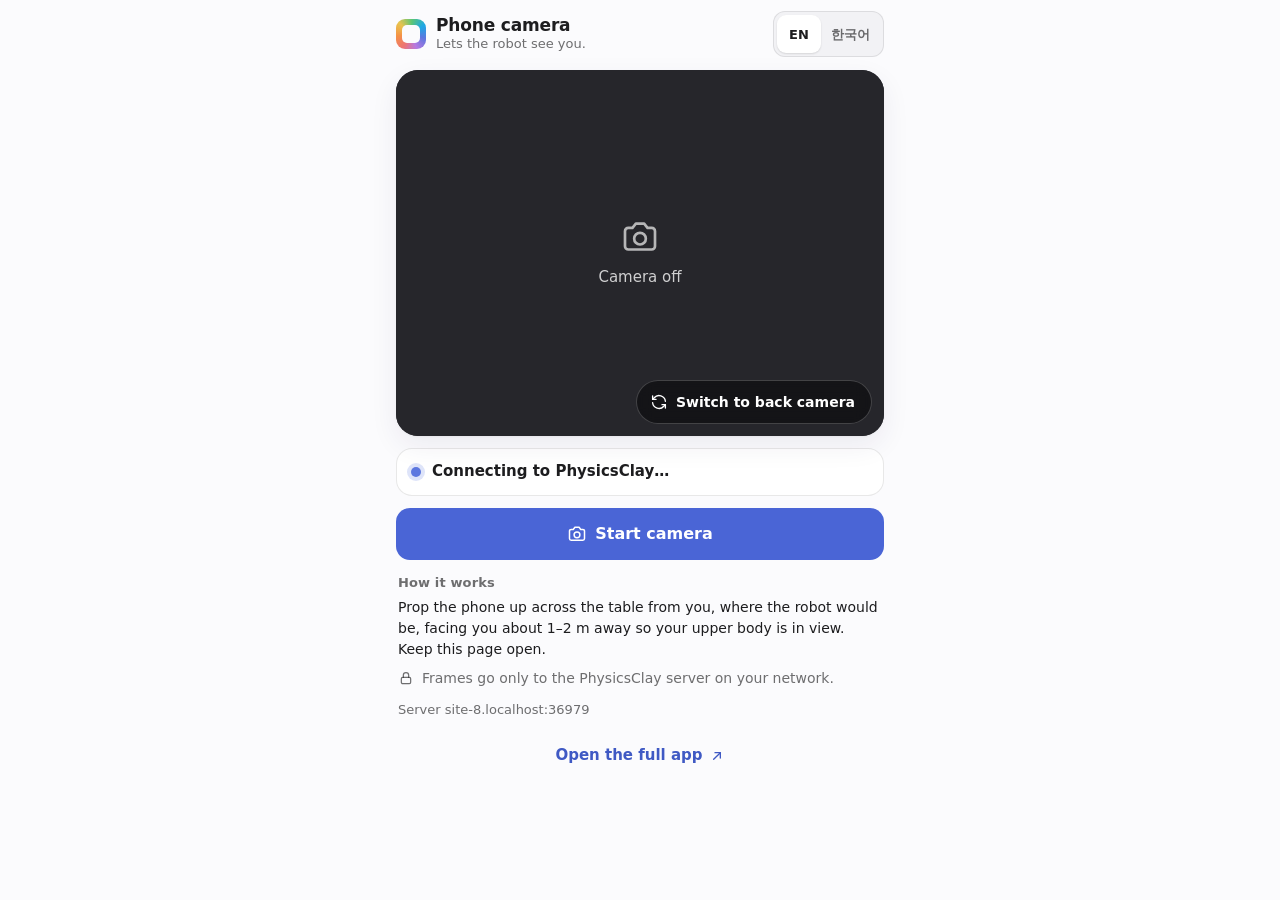
==== web/phone.html @ 0ef4d1f7 "You appear: one-click camera, self-view, phone camera by QR; a natural voice Camera (still off by de" ====
<!doctype html>
<html lang="en">
<head>
<meta charset="utf-8">
<meta name="viewport" content="width=device-width, initial-scale=1, viewport-fit=cover">
<meta name="theme-color" content="#fbfbfd">
<meta name="color-scheme" content="light dark">
<meta name="description" content="Use this phone's camera as the PhysicsClay robot's view of you.">
<link rel="icon" href="data:,">
<title>PhysicsClay · Phone camera</title>
<script>
  /* theme before first paint: localStorage["pc.theme"] = "light" | "dark" | "system" (shared with the full app) */
  (function () {
    try {
      var t = localStorage.getItem("pc.theme");
      if (t === "light" || t === "dark") document.documentElement.setAttribute("data-theme", t);
    } catch (e) { /* storage blocked: follow the system */ }
  })();
</script>
<style>
  :root {
    --ground: #fbfbfd; --panel: #ffffff; --raised: #ffffff; --field: #f2f2f5;
    --ink: #1d1d1f; --t2: rgba(29, 29, 31, .64);
    --line: rgba(29, 29, 31, .1); --line2: rgba(29, 29, 31, .16);
    --accent: #5c77df; --accent-ink: #3f59c4; --accent-btn: #4a65d6; --on-accent: #ffffff;
    --accent-tint: rgba(92, 119, 223, .1);
    --ok: #1f8f55; --ok-ink: #17703f; --ok-tint: rgba(31, 143, 85, .08);
    --warn: #e07a2c; --warn-ink: #a8561a; --warn-tint: rgba(245, 145, 69, .1);
    --bad: #d6453a; --bad-ink: #b3342b; --bad-tint: rgba(214, 69, 58, .07);
    --idle: #8e8e94;
    --cam-bg: #26262b; --cam-ink: rgba(255, 255, 255, .78);
    --shadow: 0 1px 2px rgba(0, 0, 0, .04), 0 10px 28px rgba(40, 30, 90, .07);
    --ring: 0 0 0 3px rgba(92, 119, 223, .4);
    --sans: -apple-system, BlinkMacSystemFont, "SF Pro Text", "Apple SD Gothic Neo", Pretendard, "Noto Sans KR", system-ui, sans-serif;
    color-scheme: light;
  }
  @media (prefers-color-scheme: dark) {
    :root:not([data-theme="light"]) {
      --ground: #0f1013; --panel: #17181c; --raised: #1e1f24; --field: #23242a;
      --ink: #f3f3f6; --t2: rgba(243, 243, 246, .7);
      --line: rgba(255, 255, 255, .11); --line2: rgba(255, 255, 255, .18);
      --accent: #6680ea; --accent-ink: #aebcff; --accent-btn: #4a65d6; --on-accent: #ffffff;
      --accent-tint: rgba(102, 128, 234, .16);
      --ok: #72dca2; --ok-ink: #72dca2; --ok-tint: rgba(114, 220, 162, .1);
      --warn: #ffb57f; --warn-ink: #ffb57f; --warn-tint: rgba(255, 181, 127, .1);
      --bad: #ff958c; --bad-ink: #ff958c; --bad-tint: rgba(255, 149, 140, .1);
      --idle: #8a8a92;
      --cam-bg: #1a1a1e;
      --shadow: 0 1px 2px rgba(0, 0, 0, .4), 0 10px 28px rgba(0, 0, 0, .3);
      --ring: 0 0 0 3px rgba(130, 152, 245, .55);
      color-scheme: dark;
    }
  }
  :root[data-theme="dark"] {
    --ground: #0f1013; --panel: #17181c; --raised: #1e1f24; --field: #23242a;
    --ink: #f3f3f6; --t2: rgba(243, 243, 246, .7);
    --line: rgba(255, 255, 255, .11); --line2: rgba(255, 255, 255, .18);
    --accent: #6680ea; --accent-ink: #aebcff; --accent-btn: #4a65d6; --on-accent: #ffffff;
    --accent-tint: rgba(102, 128, 234, .16);
    --ok: #72dca2; --ok-ink: #72dca2; --ok-tint: rgba(114, 220, 162, .1);
    --warn: #ffb57f; --warn-ink: #ffb57f; --warn-tint: rgba(255, 181, 127, .1);
    --bad: #ff958c; --bad-ink: #ff958c; --bad-tint: rgba(255, 149, 140, .1);
    --idle: #8a8a92;
    --cam-bg: #1a1a1e;
    --shadow: 0 1px 2px rgba(0, 0, 0, .4), 0 10px 28px rgba(0, 0, 0, .3);
    --ring: 0 0 0 3px rgba(130, 152, 245, .55);
    color-scheme: dark;
  }

  *, *::before, *::after { box-sizing: border-box; }
  html { -webkit-text-size-adjust: 100%; text-size-adjust: 100%; }
  html:lang(ko) { word-break: keep-all; }
  body {
    margin: 0; min-height: 100vh; min-height: 100dvh;
    background: var(--ground); color: var(--ink);
    font: 400 15px/1.45 var(--sans);
    -webkit-font-smoothing: antialiased; -webkit-tap-highlight-color: transparent;
  }
  [hidden] { display: none !important; }
  svg { flex: none; }
  .wrap {
    max-width: 520px; margin: 0 auto;
    padding: max(10px, env(safe-area-inset-top)) max(16px, env(safe-area-inset-right))
             max(20px, env(safe-area-inset-bottom)) max(16px, env(safe-area-inset-left));
    display: flex; flex-direction: column; gap: 12px;
  }

  /* header */
  .top { display: flex; align-items: center; justify-content: space-between; gap: 12px; min-height: 48px; }
  .brand { display: flex; align-items: center; gap: 10px; min-width: 0; }
  .mark {
    width: 30px; height: 30px; border-radius: 9px; flex: none; position: relative;
    background: conic-gradient(from 210deg, #ed7473, #f59145, #e8c44e, #5ac576, #1da8e5, #5c77df, #b679e1, #ed7473);
  }
  .mark::after { content: ""; position: absolute; inset: 6px; border-radius: 5px; background: var(--ground); }
  .brand-text { min-width: 0; }
  .brand h1 { margin: 0; font-size: 17px; line-height: 1.2; font-weight: 650; letter-spacing: -.01em; }
  .brand p { margin: 1px 0 0; font-size: 13px; line-height: 1.3; color: var(--t2); }
  .lang {
    display: inline-flex; flex: none; padding: 3px; border-radius: 12px;
    background: var(--field); border: 1px solid var(--line);
  }
  .lang button {
    appearance: none; border: 0; background: transparent; color: var(--t2);
    font: 600 13px/1 var(--sans); min-width: 44px; min-height: 38px; padding: 0 10px; border-radius: 9px; cursor: pointer;
  }
  .lang button[aria-pressed="true"] { background: var(--raised); color: var(--ink); box-shadow: 0 1px 2px rgba(0, 0, 0, .12); }
  .lang button:focus-visible, .btn:focus-visible, .flip:focus-visible, .applink:focus-visible { outline: none; box-shadow: var(--ring); }

  /* camera preview */
  .preview {
    position: relative; width: 100%; aspect-ratio: 3 / 4; max-height: 46vh; max-height: 46svh; min-height: 220px;
    border-radius: 22px; overflow: hidden; background: var(--cam-bg); box-shadow: var(--shadow);
  }
  /* the ring sits above the video: green while the robot sees you, amber while it doesn't */
  .preview::after {
    content: ""; position: absolute; inset: 0; z-index: 2; border-radius: inherit; pointer-events: none;
    box-shadow: inset 0 0 0 3px transparent; transition: box-shadow .25s ease;
  }
  .preview[data-ring="ok"]::after { box-shadow: inset 0 0 0 3px var(--ok); }
  .preview[data-ring="warn"]::after { box-shadow: inset 0 0 0 3px var(--warn); }
  @media (min-width: 600px) { .preview { aspect-ratio: 4 / 3; } }
  .preview video {
    position: absolute; inset: 0; width: 100%; height: 100%; object-fit: cover; display: block;
    background: var(--cam-bg);
  }
  .preview video.mirror { transform: scaleX(-1); }
  .placeholder {
    position: absolute; inset: 0; display: flex; flex-direction: column; align-items: center; justify-content: center;
    gap: 10px; padding: 24px; text-align: center; color: var(--cam-ink); font-size: 15px;
  }
  .placeholder svg { width: 40px; height: 40px; opacity: .85; }
  .live, .flip {
    position: absolute; z-index: 3; display: inline-flex; align-items: center;
    border-radius: 999px; background: rgba(12, 12, 14, .66); color: #fff;
    -webkit-backdrop-filter: blur(8px); backdrop-filter: blur(8px);
  }
  .live { top: 12px; left: 12px; gap: 7px; padding: 6px 10px 6px 9px; font: 600 13px/1 var(--sans); }
  .flip {
    right: 12px; bottom: 12px; max-width: calc(100% - 24px); gap: 8px; min-height: 44px; padding: 0 16px 0 13px;
    appearance: none; border: 1px solid rgba(255, 255, 255, .2); font: 600 14px/1.2 var(--sans); cursor: pointer;
  }
  .flip svg { width: 18px; height: 18px; }
  .flip:active:not(:disabled) { transform: scale(.97); }
  .live .rec { width: 8px; height: 8px; border-radius: 50%; background: #6fe0a3; }
  .preview[data-ring="warn"] .live .rec { background: #ffb57f; }

  /* status */
  .status {
    display: flex; align-items: flex-start; gap: 11px; padding: 12px 14px; min-height: 48px;
    border-radius: 16px; background: var(--panel); border: 1px solid var(--line);
  }
  .status .dot {
    width: 10px; height: 10px; border-radius: 50%; margin-top: 6px; flex: none;
    background: var(--idle); box-shadow: 0 0 0 4px color-mix(in srgb, var(--idle) 18%, transparent);
  }
  .status[data-tone="ok"] .dot { background: var(--ok); box-shadow: 0 0 0 4px color-mix(in srgb, var(--ok) 20%, transparent); }
  .status[data-tone="warn"] .dot { background: var(--warn); box-shadow: 0 0 0 4px color-mix(in srgb, var(--warn) 22%, transparent); }
  .status[data-tone="bad"] .dot { background: var(--bad); box-shadow: 0 0 0 4px color-mix(in srgb, var(--bad) 20%, transparent); }
  .status[data-tone="info"] .dot { background: var(--accent); box-shadow: 0 0 0 4px color-mix(in srgb, var(--accent) 20%, transparent); }
  .status[data-pulse="1"] .dot { animation: pulse 1.4s ease-in-out infinite; }
  @keyframes pulse { 50% { opacity: .35; } }
  .status[data-tone="bad"] { background: var(--bad-tint); border-color: color-mix(in srgb, var(--bad) 35%, transparent); }
  .status[data-tone="warn"] { background: var(--warn-tint); border-color: color-mix(in srgb, var(--warn) 35%, transparent); }
  .status[data-tone="ok"] { background: var(--ok-tint); border-color: color-mix(in srgb, var(--ok) 30%, transparent); }
  .status-text { min-width: 0; flex: 1; }
  .status-main { margin: 0; font-weight: 600; font-size: 15px; line-height: 1.4; overflow-wrap: anywhere; }
  .status-fix { margin: 3px 0 0; font-size: 14px; line-height: 1.45; color: var(--ink); opacity: .86; overflow-wrap: anywhere; }
  .status-link {
    display: inline-flex; align-items: center; gap: 6px; min-height: 44px; margin-top: 4px; padding: 0 14px;
    border-radius: 12px; background: var(--accent-btn); color: var(--on-accent); font-weight: 600; font-size: 15px;
    text-decoration: none;
  }
  .status-link svg { width: 16px; height: 16px; }
  .status-link:focus-visible { outline: none; box-shadow: var(--ring); }

  /* controls */
  .controls { display: flex; }
  .btn {
    appearance: none; flex: 1 1 0; min-width: 0; min-height: 52px; padding: 8px 14px; border-radius: 14px;
    display: inline-flex; align-items: center; justify-content: center; gap: 8px;
    font: 600 16px/1.2 var(--sans); text-align: center; cursor: pointer;
    border: 1px solid transparent; transition: background-color .15s ease, transform .1s ease;
  }
  .btn svg { width: 20px; height: 20px; }
  .btn:active:not(:disabled) { transform: scale(.98); }
  .btn.primary { background: var(--accent-btn); color: var(--on-accent); }
  .btn.stop { background: var(--panel); color: var(--ink); border-color: var(--line2); }
  .btn:disabled { opacity: .45; cursor: not-allowed; }

  /* how it works */
  .how { padding: 2px 2px 0; }
  .how h2 { margin: 0 0 4px; font-size: 13px; font-weight: 650; color: var(--t2); letter-spacing: .01em; }
  .how p { margin: 0; font-size: 14px; line-height: 1.5; color: var(--ink); }
  .note { display: flex; align-items: flex-start; gap: 8px; margin-top: 8px !important; color: var(--t2) !important; }
  .note svg { width: 16px; height: 16px; margin-top: 2px; }
  .meta { margin: 0; padding: 0 2px; font-size: 13px; color: var(--t2); overflow-wrap: anywhere; }

  .foot { display: flex; justify-content: center; padding-top: 2px; }
  .applink {
    display: inline-flex; align-items: center; gap: 6px; min-height: 44px; padding: 0 14px; border-radius: 12px;
    color: var(--accent-ink); font-weight: 600; font-size: 15px; text-decoration: none;
  }
  .applink svg { width: 16px; height: 16px; }
  .applink:hover { background: var(--accent-tint); }

  @media (prefers-reduced-motion: reduce) {
    .status[data-pulse="1"] .dot { animation: none; }
    .preview, .btn { transition: none; }
  }
</style>
</head>
<body>
<main class="wrap">
  <header class="top">
    <div class="brand">
      <span class="mark" aria-hidden="true"></span>
      <div class="brand-text">
        <h1 data-i18n="heading">Phone camera</h1>
        <p data-i18n="tagline">Lets the robot see you.</p>
      </div>
    </div>
    <div class="lang" role="group" data-i18n-aria="language" aria-label="Language">
      <button type="button" data-lang="en" lang="en" aria-pressed="true">EN</button>
      <button type="button" data-lang="ko" lang="ko" aria-pressed="false">한국어</button>
    </div>
  </header>

  <section class="preview" id="preview" data-i18n-aria="previewLabel" aria-label="Camera preview">
    <video id="video" autoplay muted playsinline disablepictureinpicture aria-hidden="true"></video>
    <div class="placeholder" id="placeholder">
      <svg viewBox="0 0 24 24" fill="none" stroke="currentColor" stroke-width="1.6" stroke-linecap="round" stroke-linejoin="round" aria-hidden="true">
        <path d="M14.5 4h-5L7.5 6.5H5a2 2 0 0 0-2 2v9a2 2 0 0 0 2 2h14a2 2 0 0 0 2-2v-9a2 2 0 0 0-2-2h-2.5z"/>
        <circle cx="12" cy="13" r="3.5"/>
      </svg>
      <span id="placeholderText">Camera off</span>
    </div>
    <div class="live" id="live" hidden><span class="rec" aria-hidden="true"></span><span id="liveText">Live</span></div>
    <button type="button" class="flip" id="flipBtn">
      <svg viewBox="0 0 24 24" fill="none" stroke="currentColor" stroke-width="1.8" stroke-linecap="round" stroke-linejoin="round" aria-hidden="true">
        <path d="M20.5 11A8.5 8.5 0 0 0 5.6 6.4L3.5 8.5"/><path d="M3.5 4v4.5H8"/>
        <path d="M3.5 13a8.5 8.5 0 0 0 14.9 4.6l2.1-2.1"/><path d="M20.5 20v-4.5H16"/>
      </svg>
      <span id="flipLabel">Switch to back camera</span>
    </button>
  </section>

  <div class="status" id="status" role="status" aria-live="polite" aria-atomic="true" data-tone="info" data-pulse="1">
    <span class="dot" aria-hidden="true"></span>
    <div class="status-text">
      <p class="status-main" id="statusMain">Connecting to PhysicsClay…</p>
      <p class="status-fix" id="statusFix" hidden></p>
      <a class="status-link" id="statusLink" href="#" hidden>
        <span id="statusLinkText">Open the https page</span>
        <svg viewBox="0 0 24 24" fill="none" stroke="currentColor" stroke-width="2" stroke-linecap="round" stroke-linejoin="round" aria-hidden="true">
          <path d="M7 17 17 7"/><path d="M9 7h8v8"/>
        </svg>
      </a>
    </div>
  </div>

  <div class="controls">
    <button type="button" class="btn primary" id="startBtn">
      <svg id="iconStart" viewBox="0 0 24 24" fill="none" stroke="currentColor" stroke-width="1.8" stroke-linecap="round" stroke-linejoin="round" aria-hidden="true">
        <path d="M14.5 4h-5L7.5 6.5H5a2 2 0 0 0-2 2v9a2 2 0 0 0 2 2h14a2 2 0 0 0 2-2v-9a2 2 0 0 0-2-2h-2.5z"/>
        <circle cx="12" cy="13" r="3.5"/>
      </svg>
      <svg id="iconStop" viewBox="0 0 24 24" fill="none" stroke="currentColor" stroke-width="1.8" stroke-linecap="round" stroke-linejoin="round" aria-hidden="true" hidden>
        <rect x="6.5" y="6.5" width="11" height="11" rx="2.5"/>
      </svg>
      <span id="startLabel">Start camera</span>
    </button>
  </div>

  <section class="how" aria-labelledby="howTitle">
    <h2 id="howTitle" data-i18n="howTitle">How it works</h2>
    <p data-i18n="how">Prop the phone up across the table from you, where the robot would be, facing you about 1–2 m away so your upper body is in view. Keep this page open.</p>
    <p class="note">
      <svg viewBox="0 0 24 24" fill="none" stroke="currentColor" stroke-width="1.8" stroke-linecap="round" stroke-linejoin="round" aria-hidden="true">
        <rect x="5" y="11" width="14" height="9.5" rx="2"/><path d="M8 11V8a4 4 0 0 1 8 0v3"/>
      </svg>
      <span data-i18n="privacy">Frames go only to the PhysicsClay server on your network.</span>
    </p>
  </section>

  <p class="meta" id="meta"></p>

  <nav class="foot">
    <a class="applink" href="/">
      <span data-i18n="openApp">Open the full app</span>
      <svg viewBox="0 0 24 24" fill="none" stroke="currentColor" stroke-width="2" stroke-linecap="round" stroke-linejoin="round" aria-hidden="true">
        <path d="M7 17 17 7"/><path d="M9 7h8v8"/>
      </svg>
    </a>
  </nav>
</main>

<script>
(() => {
  "use strict";

  // ------------------------------------------------------------------ constants
  const FPS = 15;                     // target send rate
  const OUT_W = 640, OUT_H = 360;     // the server resizes every frame to 16:9 without keeping aspect: pillarbox here
  const JPEG_Q = 0.6;
  const MAX_BUFFERED = 300000;        // backpressure: skip a frame while this much is still queued on the socket
  const STATE_FRESH_MS = 3000;        // a server state older than this is not used for the status
  const WS_SILENT_MS = 6000;          // no message at all for this long -> the socket is dead, reconnect
  const UNREACHABLE_MS = 10000;       // without a connection for this long -> "Can't reach PhysicsClay"
  const HDR = new Uint8Array([0x10]); // binary tag: "your camera" JPEG
  const K_FACING = "pc.facing", K_LANG = "pc.uiLang", K_ON = "pc.phoneCamPage", K_THEME = "pc.theme";

  const $ = (id) => document.getElementById(id);
  const LS = {
    get(k, d) { try { const v = localStorage.getItem(k); return v == null ? d : v; } catch (e) { return d; } },
    set(k, v) { try { localStorage.setItem(k, v); } catch (e) { /* storage blocked */ } },
  };
  const UA = navigator.userAgent || "";
  const IS_IOS = /iPhone|iPad|iPod/.test(UA) || (navigator.platform === "MacIntel" && navigator.maxTouchPoints > 1);
  const IS_ANDROID = /Android/.test(UA);

  // ------------------------------------------------------------------ strings
  const STR = {
    en: {
      title: "PhysicsClay · Phone camera",
      heading: "Phone camera",
      tagline: "Lets the robot see you.",
      language: "Language",
      previewLabel: "Camera preview",
      start: "Start camera", stop: "Stop",
      startAria: "Start the camera and stream it to the robot", stopAria: "Stop the camera",
      toBack: "Switch to back camera", toFront: "Switch to front camera",
      camOff: "Camera off", camUnavailable: "Camera unavailable", camStarting: "Starting camera…",
      live: "Live",
      connecting: "Connecting to PhysicsClay…",
      reconnecting: "Reconnecting…",
      reconnectingCam: "The camera stays on; sending resumes as soon as the connection is back.",
      unreachable: "Can't reach PhysicsClay · retrying…",
      unreachableFix: "Check that PhysicsClay is still running on the laptop and this phone is on the same Wi-Fi.",
      idle: "Connected · camera off",
      starting: "Starting camera…",
      startingFix: "Allow camera access when your browser asks.",
      stream: "Streaming", streamFps: "Streaming {fps} fps",
      seesYou: "the robot sees you",
      stepBack: "step back so your upper body is in view",
      looking: "looking for you…",
      waiting: "waiting for PhysicsClay to use this camera…",
      waitingFix: "Frames aren't reaching the robot yet. If this stays, reload this page.",
      videoBusy: "PhysicsClay is playing a video; it switches to this camera when the video ends",
      paused: "Paused · sending resumes when this page is back on screen",
      pausedIdle: "Paused · reconnects when this page is back on screen",
      stalled: "Camera on · sending has stalled",
      stalledFix: "The network is slow right now. Move the phone closer to the Wi-Fi router.",
      noFrames: "Camera on · no picture from the camera",
      noFramesFix: "The phone may have paused the camera. Tap Stop, then Start camera.",
      insecure: "The camera needs the https address",
      insecureFix: "Your browser only shares the camera over https. Open the https address shown on the laptop (it ends in /phone) and accept the certificate warning.",
      insecureFixUrl: "Your browser only shares the camera over https. Open {url} and accept the certificate warning.",
      insecureNoHttps: "Your browser only shares the camera over https, and PhysicsClay isn't serving https. Restart it with --https, then open the https address it shows.",
      openHttps: "Open the https page",
      unsupported: "This browser can't share the camera",
      unsupportedFix: "Open this page in Safari or Chrome.",
      err_denied: "Camera access is blocked",
      fix_denied_ios: "Tap aA in the address bar → Website Settings → Camera → Allow, then reload this page.",
      fix_denied_android: "Tap the icon left of the address → Permissions → Camera → Allow, then reload this page.",
      fix_denied: "Open this site's settings (the icon left of the address) → Camera → Allow, then reload this page.",
      err_nocam: "No camera found",
      fix_nocam: "This browser can't find a camera on this device. Open this page on a phone with a camera.",
      err_busy: "The camera is busy",
      fix_busy: "Close other apps or tabs using the camera (video calls, the Camera app), then tap Start camera.",
      err_ended: "The camera stopped",
      fix_ended: "Another app may have taken it. Tap Start camera to resume.",
      err_other: "The camera didn't start ({name})",
      fix_other: "Reload this page and try again.",
      howTitle: "How it works",
      how: "Prop the phone up across the table from you, where the robot would be, facing you about 1–2 m away so your upper body is in view. Keep this page open.",
      privacy: "Frames go only to the PhysicsClay server on your network.",
      server: "Server {host}", robot: "Robot {name}",
      openApp: "Open the full app",
    },
    ko: {
      title: "PhysicsClay · 휴대폰 카메라",
      heading: "휴대폰 카메라",
      tagline: "로봇이 이 카메라로 당신을 봐요.",
      language: "언어",
      previewLabel: "카메라 미리보기",
      start: "카메라 켜기", stop: "중지",
      startAria: "카메라를 켜고 로봇에게 영상 보내기", stopAria: "카메라 끄기",
      toBack: "후면 카메라로 전환", toFront: "전면 카메라로 전환",
      camOff: "카메라 꺼짐", camUnavailable: "카메라를 쓸 수 없어요", camStarting: "카메라를 켜는 중…",
      live: "전송 중",
      connecting: "PhysicsClay에 연결 중…",
      reconnecting: "다시 연결하는 중…",
      reconnectingCam: "카메라는 켜져 있어요. 연결되면 바로 다시 보내요.",
      unreachable: "PhysicsClay에 연결할 수 없어요 · 다시 시도하는 중…",
      unreachableFix: "노트북에서 PhysicsClay가 실행 중인지, 이 휴대폰이 같은 Wi-Fi에 연결돼 있는지 확인해 주세요.",
      idle: "연결됨 · 카메라 꺼짐",
      starting: "카메라를 켜는 중…",
      startingFix: "브라우저가 물어보면 카메라 사용을 허용해 주세요.",
      stream: "스트리밍", streamFps: "스트리밍 {fps}fps",
      seesYou: "로봇이 당신을 보고 있어요",
      stepBack: "상반신이 보이도록 조금 뒤로 물러나 주세요",
      looking: "로봇이 당신을 찾는 중…",
      waiting: "PhysicsClay가 이 카메라로 전환하기를 기다리는 중…",
      waitingFix: "영상이 아직 로봇에 닿지 않고 있어요. 계속 이러면 이 페이지를 새로고침해 주세요.",
      videoBusy: "PhysicsClay가 동영상을 재생 중이에요. 끝나면 이 카메라로 전환돼요",
      paused: "일시정지됨 · 이 페이지가 다시 화면에 보이면 이어서 보내요",
      pausedIdle: "일시정지됨 · 이 페이지가 다시 화면에 보이면 다시 연결해요",
      stalled: "카메라 켜짐 · 전송이 멈췄어요",
      stalledFix: "지금 네트워크가 느려요. 휴대폰을 Wi-Fi 공유기 가까이로 옮겨 보세요.",
      noFrames: "카메라 켜짐 · 카메라 화면이 들어오지 않아요",
      noFramesFix: "휴대폰이 카메라를 잠시 멈췄을 수 있어요. '중지'를 누른 뒤 '카메라 켜기'를 눌러 주세요.",
      insecure: "카메라를 쓰려면 https 주소가 필요해요",
      insecureFix: "브라우저는 https에서만 카메라를 공유해요. 노트북에 표시된 https 주소(/phone으로 끝나요)를 열고 인증서 경고를 수락해 주세요.",
      insecureFixUrl: "브라우저는 https에서만 카메라를 공유해요. {url} 을 열고 인증서 경고를 수락해 주세요.",
      insecureNoHttps: "브라우저는 https에서만 카메라를 공유하는데, PhysicsClay가 https를 켜지 않았어요. --https 옵션으로 다시 실행한 뒤 표시되는 https 주소를 열어 주세요.",
      openHttps: "https 페이지 열기",
      unsupported: "이 브라우저는 카메라를 공유할 수 없어요",
      unsupportedFix: "Safari나 Chrome에서 이 페이지를 열어 주세요.",
      err_denied: "카메라 사용이 차단돼 있어요",
      fix_denied_ios: "주소창의 '가가'(aA) 버튼 → 웹 사이트 설정 → 카메라 → 허용을 누른 뒤 페이지를 새로고침해 주세요.",
      fix_denied_android: "주소창 왼쪽 아이콘 → 권한 → 카메라 → 허용을 누른 뒤 페이지를 새로고침해 주세요.",
      fix_denied: "이 사이트 설정(주소창 왼쪽 아이콘) → 카메라 → 허용으로 바꾼 뒤 페이지를 새로고침해 주세요.",
      err_nocam: "카메라를 찾을 수 없어요",
      fix_nocam: "이 기기에서 쓸 수 있는 카메라가 없어요. 카메라가 있는 휴대폰에서 이 페이지를 열어 주세요.",
      err_busy: "다른 앱이 카메라를 쓰고 있어요",
      fix_busy: "카메라를 쓰는 다른 앱이나 탭(영상 통화, 카메라 앱)을 닫고 '카메라 켜기'를 눌러 주세요.",
      err_ended: "카메라가 멈췄어요",
      fix_ended: "다른 앱이 카메라를 가져갔을 수 있어요. '카메라 켜기'를 눌러 다시 시작해 주세요.",
      err_other: "카메라를 켜지 못했어요 ({name})",
      fix_other: "페이지를 새로고침한 뒤 다시 시도해 주세요.",
      howTitle: "사용 방법",
      how: "휴대폰을 테이블 건너편, 로봇이 있을 자리에 1–2m 떨어지게 세우고 나를 향하게 해서 상반신이 화면에 들어오게 하세요. 이 페이지는 열어 두세요.",
      privacy: "영상은 같은 네트워크에 있는 PhysicsClay 서버로만 전송돼요.",
      server: "서버 {host}", robot: "로봇 {name}",
      openApp: "전체 앱 열기",
    },
  };
  const pickLang = (v) => (String(v || "").toLowerCase().startsWith("ko") ? "ko" : "en");
  let lang = pickLang(LS.get(K_LANG, "") || navigator.language || "en");
  function t(key, vars) {
    const s = (STR[lang] && STR[lang][key]) || STR.en[key] || key;
    return vars ? s.replace(/\{(\w+)\}/g, (_, n) => (vars[n] == null ? "" : String(vars[n]))) : s;
  }

  // ------------------------------------------------------------------ elements
  const el = {
    video: $("video"), preview: $("preview"), placeholder: $("placeholder"), placeholderText: $("placeholderText"),
    live: $("live"), liveText: $("liveText"), status: $("status"), main: $("statusMain"), fix: $("statusFix"),
    link: $("statusLink"), linkText: $("statusLinkText"),
    start: $("startBtn"), startLabel: $("startLabel"), iconStart: $("iconStart"), iconStop: $("iconStop"),
    flip: $("flipBtn"), flipLabel: $("flipLabel"), meta: $("meta"),
  };
  const canvas = document.createElement("canvas");
  canvas.width = OUT_W; canvas.height = OUT_H;
  let ctx = null;

  // ------------------------------------------------------------------ state
  const S = {
    secure: !!window.isSecureContext,
    supported: !!(navigator.mediaDevices && navigator.mediaDevices.getUserMedia),
    // socket
    ws: null, wsOpen: false, everOpen: false, downSince: performance.now(), retry: 0, retryTimer: 0, lastMsgAt: 0,
    pendingText: null, st: null, stAt: 0,
    seen: null, seenCand: null, seenN: 0,
    // camera
    facing: LS.get(K_FACING, "user") === "environment" ? "environment" : "user",
    stream: null, starting: false, gen: 0, camErr: null, cams: null, actualFacing: null,
    timer: 0, busy: false, busyAt: 0, sent: 0, sendTimes: [], camOnAt: 0, measureFrom: 0, skip: "",
    fpsShown: null, fpsShownAt: 0,
    wake: null, wakePending: false, resumeCam: false,
    key: "", camPerm: null, httpsUrl: null, noHttps: false,
  };

  // ------------------------------------------------------------------ theme
  const darkMQ = window.matchMedia ? window.matchMedia("(prefers-color-scheme: dark)") : null;
  function applyTheme() {
    const v = LS.get(K_THEME, "system");
    const root = document.documentElement;
    if (v === "light" || v === "dark") root.setAttribute("data-theme", v); else root.removeAttribute("data-theme");
    const dark = v === "dark" || (v !== "light" && !!(darkMQ && darkMQ.matches));
    const meta = document.querySelector('meta[name="theme-color"]');
    if (meta) meta.setAttribute("content", dark ? "#0f1013" : "#fbfbfd");
  }
  if (darkMQ) {
    try { darkMQ.addEventListener("change", applyTheme); } catch (e) { try { darkMQ.addListener(applyTheme); } catch (e2) { /* old browser */ } }
  }

  // ------------------------------------------------------------------ language
  function applyStrings() {
    document.documentElement.lang = lang;
    document.title = t("title");
    document.querySelectorAll("[data-i18n]").forEach((n) => { const s = t(n.dataset.i18n); if (n.textContent !== s) n.textContent = s; });
    document.querySelectorAll("[data-i18n-aria]").forEach((n) => n.setAttribute("aria-label", t(n.dataset.i18nAria)));
    document.querySelectorAll(".lang button").forEach((b) => b.setAttribute("aria-pressed", String(b.dataset.lang === lang)));
  }
  function setLang(l) {
    lang = pickLang(l); LS.set(K_LANG, lang);
    applyStrings(); render();
  }
  document.querySelectorAll(".lang button").forEach((b) => b.addEventListener("click", () => setLang(b.dataset.lang)));

  // ------------------------------------------------------------------ websocket (auto-reconnect, 1 s -> 5 s backoff)
  function wsUrl() { return `${location.protocol === "https:" ? "wss" : "ws"}://${location.host}/ws`; }
  function connect() {
    clearTimeout(S.retryTimer); S.retryTimer = 0;
    if (S.ws) return;
    let ws;
    try { ws = new WebSocket(wsUrl()); } catch (e) { scheduleReconnect(); render(); return; }
    ws.binaryType = "arraybuffer";
    S.ws = ws;
    ws.onopen = () => {
      if (S.ws !== ws) return;
      S.wsOpen = true; S.everOpen = true; S.retry = 0; S.lastMsgAt = performance.now();
      if (S.stream) { S.measureFrom = S.lastMsgAt; S.sendTimes = []; S.fpsShown = null; }   // fps counts from the reconnect
      render();
    };
    ws.onmessage = (ev) => {
      if (S.ws !== ws) return;
      S.lastMsgAt = performance.now();
      if (typeof ev.data === "string") S.pendingText = ev.data;   // parsed at most 4x a second in uiTick
      // binary frames (0x01 camera echo, 0x02 robot view, 0x03 pip) are not used here
    };
    ws.onclose = () => { if (S.ws === ws) dropSocket(); };
    ws.onerror = () => { /* onclose follows */ };
  }
  // Close without reconnecting. The server writes every frame to every client in turn, so a frozen page that keeps its
  // socket open but stops reading (back/forward cache, an iOS tab in the background) would stall it for everyone.
  function closeSocket() {
    clearTimeout(S.retryTimer); S.retryTimer = 0;
    const ws = S.ws, wasOpen = S.wsOpen;
    S.ws = null; S.wsOpen = false; S.st = null; S.pendingText = null; S.seen = null; S.seenN = 0;
    if (ws) { ws.onopen = ws.onmessage = ws.onclose = ws.onerror = null; try { ws.close(); } catch (e) { /* already closed */ } }
    if (wasOpen) S.downSince = performance.now();
  }
  function dropSocket() {
    closeSocket();
    scheduleReconnect();
    render();
  }
  function scheduleReconnect() {
    clearTimeout(S.retryTimer);
    const delay = Math.min(5000, Math.round(1000 * Math.pow(1.6, S.retry)));
    S.retry++;
    S.retryTimer = setTimeout(connect, delay);
  }
  function readState(txt) {
    let st;
    try { st = JSON.parse(txt); } catch (e) { return; }
    if (!st || typeof st !== "object" || !("source" in st)) return;
    const h = st.human && typeof st.human === "object" ? st.human : {};
    let robotName = typeof st.robot === "string" ? st.robot : (st.robot && (st.robot.label || st.robot.id)) || "";
    if (Array.isArray(st.robots)) {
      const r = st.robots.find((x) => x && typeof x === "object" && x.id === robotName);
      if (r && (r.label || r.name)) robotName = r.label || r.name;
    }
    S.st = { source: st.source, pose_ok: st.pose_ok === true, hv: h.visible === true, hsrc: h.src, robot: robotName };
    S.stAt = performance.now();
    // "the robot sees you": debounced over two samples so a single noisy frame does not flip the message
    if (S.st.source !== "phone") { S.seen = null; S.seenN = 0; S.seenCand = null; return; }
    const want = S.st.pose_ok || (S.st.hv && S.st.hsrc === "phone");
    if (want === S.seenCand) S.seenN++; else { S.seenCand = want; S.seenN = 1; }
    if (S.seenN >= 2) S.seen = want;
  }

  // ------------------------------------------------------------------ camera
  function errKind(e) {
    const n = e && e.name;
    if (n === "NotAllowedError" || n === "PermissionDeniedError") return "denied";
    if (n === "NotFoundError" || n === "DevicesNotFoundError" || n === "OverconstrainedError") return "nocam";
    if (n === "NotReadableError" || n === "TrackStartError" || n === "AbortError") return "busy";
    if (n === "SecurityError") return "insecure";
    return "other";
  }
  function camStop() {
    S.gen++;
    clearInterval(S.timer); S.timer = 0; S.busy = false; S.starting = false;
    if (S.stream) { try { S.stream.getTracks().forEach((tr) => tr.stop()); } catch (e) { /* gone */ } }
    S.stream = null;
    try { el.video.srcObject = null; } catch (e) { /* old browser */ }
    S.sendTimes = []; S.fpsShown = null; S.seen = null; S.seenN = 0;
    wakeOff();
  }
  async function camStart(auto) {
    if (!S.secure || !S.supported) { render(); return; }
    camStop();
    const gen = S.gen;
    S.starting = true; S.camErr = null; render();
    let st;
    try {
      st = await navigator.mediaDevices.getUserMedia({
        video: { facingMode: S.facing, width: { ideal: 640 }, height: { ideal: 480 } }, audio: false,
      });
    } catch (e) {
      if (gen !== S.gen) return;
      S.starting = false;
      const kind = errKind(e);
      if (kind === "insecure") S.secure = false;
      else if (!(auto && kind === "denied")) S.camErr = { kind, name: (e && e.name) || "Error" };   // a failed auto-start stays quiet
      render();
      return;
    }
    if (gen !== S.gen) { st.getTracks().forEach((tr) => tr.stop()); return; }
    S.stream = st;
    const track = st.getVideoTracks()[0];
    if (track) {
      track.addEventListener("ended", () => {
        if (gen !== S.gen) return;
        camStop(); S.camErr = { kind: "ended", name: "" }; render();
      });
    }
    try { el.video.srcObject = st; } catch (e) { /* very old browser */ }
    try { const p = el.video.play(); if (p && p.catch) p.catch(() => { /* muted autoplay may still be refused; frames flow anyway */ }); } catch (e) { /* noop */ }
    let fm = "";
    try { fm = (track && track.getSettings && track.getSettings().facingMode) || ""; } catch (e) { /* noop */ }
    S.actualFacing = fm || null;
    S.starting = false;
    S.camOnAt = S.measureFrom = performance.now();
    S.sendTimes = []; S.fpsShown = null; S.skip = "";
    clearInterval(S.timer);
    S.timer = setInterval(tick, Math.round(1000 / FPS));
    LS.set(K_ON, "1");
    wakeOn();
    countCameras();
    render();
  }
  async function countCameras() {
    try {
      const list = await navigator.mediaDevices.enumerateDevices();
      S.cams = list.filter((d) => d.kind === "videoinput").length;
    } catch (e) { S.cams = null; }
    render();
  }
  function mirrored() {
    // a mirror view only for a user-facing camera; a single camera without facing info (a laptop) faces the user
    const f = S.actualFacing || (S.cams !== null && S.cams <= 1 ? "user" : S.facing);
    return f === "user";
  }

  // one frame: video -> 640x360 canvas (pillarboxed, aspect kept) -> JPEG -> [0x10][JPEG] on the socket
  function tick() {
    const now = performance.now();
    if (!S.stream || document.hidden) return;
    if (S.busy) {
      if (now - S.busyAt < 1500) return;
      S.busy = false;                              // a toBlob callback that never came back: do not stall forever
    }
    const v = el.video;
    const track = S.stream.getVideoTracks()[0];
    if (v.readyState < 2 || !v.videoWidth || !v.videoHeight || (track && track.muted)) { S.skip = "video"; return; }
    const ws = S.ws;
    if (!ws || ws.readyState !== 1) { S.skip = "socket"; return; }
    if (ws.bufferedAmount > MAX_BUFFERED) { S.skip = "net"; return; }
    if (!ctx) { ctx = canvas.getContext("2d", { alpha: false }); if (!ctx) return; }
    const vw = v.videoWidth, vh = v.videoHeight;
    const s = Math.min(OUT_W / vw, OUT_H / vh);
    const dw = Math.round(vw * s), dh = Math.round(vh * s);
    const dx = (OUT_W - dw) >> 1, dy = (OUT_H - dh) >> 1;
    try {
      if (dw < OUT_W || dh < OUT_H) { ctx.fillStyle = "#000"; ctx.fillRect(0, 0, OUT_W, OUT_H); }
      ctx.drawImage(v, dx, dy, dw, dh);
    } catch (e) { S.skip = "video"; return; }
    S.busy = true; S.busyAt = now;
    const gen = S.gen;
    try {
      canvas.toBlob((blob) => {
        if (gen !== S.gen) return;
        S.busy = false;
        const w = S.ws;
        if (!blob || !w || w.readyState !== 1) return;
        try {
          w.send(new Blob([HDR, blob]));
          S.sent++; S.skip = "";
          S.sendTimes.push(performance.now());
        } catch (e) { /* socket closing: the next tick waits for the reconnect */ }
      }, "image/jpeg", JPEG_Q);
    } catch (e) { S.busy = false; }
  }

  // sent fps over the last 2 s (shorter right after a start / resume)
  function measureFps(now) {
    const from = now - 2000;
    while (S.sendTimes.length && S.sendTimes[0] < from) S.sendTimes.shift();
    const span = Math.min(2000, now - S.measureFrom);
    if (span < 700) return null;
    return (S.sendTimes.length * 1000) / span;
  }
  function shownFps(now) {
    const f = measureFps(now);
    if (f == null) { S.fpsShown = null; return null; }
    const r = Math.round(f);
    // hysteresis: the status is a live region, so do not re-announce for 14 <-> 15 jitter
    if (S.fpsShown == null || Math.abs(f - S.fpsShown) >= 2 || (r !== S.fpsShown && now - S.fpsShownAt > 4000)) {
      S.fpsShown = r; S.fpsShownAt = now;
    }
    return S.fpsShown;
  }

  // ------------------------------------------------------------------ keep the screen awake while streaming
  async function wakeOn() {
    if (S.wake || S.wakePending || document.hidden || !S.stream) return;
    if (!navigator.wakeLock || !navigator.wakeLock.request) return;
    S.wakePending = true;
    try {
      const w = await navigator.wakeLock.request("screen");
      if (!S.stream) { w.release().catch(() => {}); return; }
      S.wake = w;
      w.addEventListener("release", () => { if (S.wake === w) S.wake = null; });
    } catch (e) { /* not allowed (battery saver, iframe, ...): the page still works */ }
    finally { S.wakePending = false; }
  }
  function wakeOff() {
    const w = S.wake; S.wake = null;
    if (w) { try { w.release().catch(() => {}); } catch (e) { /* noop */ } }
  }

  // ------------------------------------------------------------------ status
  function deniedFix() { return t(IS_IOS ? "fix_denied_ios" : IS_ANDROID ? "fix_denied_android" : "fix_denied"); }
  function insecureModel() {
    const m = { key: "insecure", tone: "bad", main: t("insecure") };
    const url = S.httpsUrl || (location.protocol === "https:" ? `https://${location.host}/phone` : "");
    if (url) { m.fix = t("insecureFixUrl", { url }); m.link = url; }
    else m.fix = t(S.noHttps ? "insecureNoHttps" : "insecureFix");
    return m;
  }
  // on http the page can't know the https port; the server tells it (GET /phone/info -> {https_port, ...})
  async function loadPhoneInfo() {
    if (S.secure || !window.fetch) return;
    try {
      const r = await fetch("/phone/info", { cache: "no-store" });
      if (!r.ok) return;
      const j = await r.json();
      const port = j && Number(j.https_port);
      if (port > 0 && port < 65536) S.httpsUrl = `https://${location.hostname}:${port}/phone`;
      else if (j && "https_port" in j) S.noHttps = true;
    } catch (e) { /* an older server without /phone/info: keep the generic hint */ }
    render();
  }
  function model(now) {
    if (!S.secure) return insecureModel();
    if (!S.supported) return { key: "unsupported", tone: "bad", main: t("unsupported"), fix: t("unsupportedFix") };
    if (S.camErr) {
      const k = S.camErr.kind;
      return { key: "err_" + k, tone: k === "ended" ? "warn" : "bad", main: t("err_" + k, { name: S.camErr.name }),
               fix: k === "denied" ? deniedFix() : t("fix_" + k) };
    }
    const on = !!S.stream;
    if (document.hidden) return { key: "paused", tone: "idle", main: t(on ? "paused" : "pausedIdle") };
    if (!S.wsOpen) {
      if (now - S.downSince > UNREACHABLE_MS) return { key: "unreachable", tone: "bad", pulse: true, main: t("unreachable"), fix: t("unreachableFix") };
      if (!S.everOpen) return { key: "connecting", tone: "info", pulse: true, main: t("connecting") };
      return { key: "reconnecting", tone: "warn", pulse: true, main: t("reconnecting"), fix: on ? t("reconnectingCam") : "" };
    }
    if (S.starting) return { key: "starting", tone: "info", pulse: true, main: t("starting"), fix: t("startingFix") };
    if (!on) return { key: "idle", tone: "idle", main: t("idle") };
    const fps = shownFps(now);
    const head = fps == null ? t("stream") : t("streamFps", { fps });
    const settled = now - S.measureFrom > 2500;
    if (settled && fps != null && fps < 1) {
      if (S.skip === "video") return { key: "noframes", tone: "warn", ring: "warn", main: t("noFrames"), fix: t("noFramesFix") };
      if (S.skip === "net") return { key: "stalled", tone: "warn", ring: "warn", main: t("stalled"), fix: t("stalledFix") };
    }
    const st = S.st && now - S.stAt < STATE_FRESH_MS ? S.st : null;
    if (st && st.source === "phone") {
      if (S.seen === true) return { key: "sees", tone: "ok", ring: "ok", main: `${head} · ${t("seesYou")}` };
      if (S.seen === false) return { key: "stepback", tone: "warn", ring: "warn", main: `${head} · ${t("stepBack")}` };
      return { key: "looking", tone: "info", main: `${head} · ${t("looking")}` };
    }
    if (st && st.source === "video") return { key: "video", tone: "info", main: `${head} · ${t("videoBusy")}` };
    const late = now - S.camOnAt > 6000;
    return { key: "waiting", tone: late ? "warn" : "info", main: `${head} · ${t("waiting")}`, fix: late ? t("waitingFix") : "" };
  }

  function setText(n, s) { if (n.textContent !== s) n.textContent = s; }
  function setAttr(n, a, v) { if (n.getAttribute(a) !== v) n.setAttribute(a, v); }
  function render() {
    const now = performance.now();
    const m = model(now);
    S.key = m.key;
    setAttr(el.status, "data-tone", m.tone);
    setAttr(el.status, "data-pulse", m.pulse ? "1" : "0");
    setText(el.main, m.main);
    setText(el.fix, m.fix || "");
    el.fix.hidden = !m.fix;
    if (m.link) { setAttr(el.link, "href", m.link); setText(el.linkText, t("openHttps")); }
    el.link.hidden = !m.link;
    setAttr(el.preview, "data-ring", m.ring || "");

    const on = !!S.stream || S.starting;
    const capable = S.secure && S.supported;
    setText(el.startLabel, t(on ? "stop" : "start"));
    setAttr(el.start, "aria-label", t(on ? "stopAria" : "startAria"));
    el.start.classList.toggle("primary", !on);
    el.start.classList.toggle("stop", on);
    el.iconStart.toggleAttribute("hidden", on);   // SVG elements have no .hidden property
    el.iconStop.toggleAttribute("hidden", !on);
    el.start.disabled = !capable;

    const flipText = t(S.facing === "user" ? "toBack" : "toFront");
    setText(el.flipLabel, flipText);
    el.flip.hidden = !capable || (S.cams !== null && S.cams <= 1);

    el.video.classList.toggle("mirror", !!S.stream && mirrored());
    el.placeholder.hidden = !!S.stream;
    setText(el.placeholderText, !capable ? t("camUnavailable") : S.starting ? t("camStarting") : t("camOff"));
    el.live.hidden = !(S.stream && S.wsOpen && !document.hidden && S.sendTimes.length > 0);
    setText(el.liveText, t("live"));

    const parts = [t("server", { host: location.host || "—" })];
    if (S.wsOpen && S.st && S.st.robot) parts.push(t("robot", { name: S.st.robot }));
    setText(el.meta, parts.join(" · "));
  }

  // 4x a second: parse the newest server state, watch the socket, refresh the status
  function uiTick() {
    const now = performance.now();
    if (S.pendingText) { const txt = S.pendingText; S.pendingText = null; readState(txt); }
    if (S.wsOpen && !document.hidden && now - S.lastMsgAt > WS_SILENT_MS) dropSocket();   // half-open socket
    render();
  }

  // ------------------------------------------------------------------ controls
  el.start.addEventListener("click", () => {
    if (S.stream || S.starting) { camStop(); S.camErr = null; LS.set(K_ON, "0"); render(); }
    else camStart(false);
  });
  el.flip.addEventListener("click", () => {
    S.facing = S.facing === "user" ? "environment" : "user";
    LS.set(K_FACING, S.facing);
    if (S.stream || S.starting) camStart(false); else render();
  });

  // ------------------------------------------------------------------ page lifecycle
  function onVisible() {
    const now = performance.now();
    S.lastMsgAt = now;
    if (S.resumeCam) { S.resumeCam = false; if (!S.stream && !S.starting) camStart(true); }
    if (!S.ws) { S.retry = 0; S.downSince = now; connect(); }
    if (S.stream) {
      S.measureFrom = now; S.sendTimes = []; S.fpsShown = null;
      const tr = S.stream.getVideoTracks()[0];
      if (!tr || tr.readyState === "ended") { camStart(true); return; }   // the OS took the camera while hidden
      try { const p = el.video.play(); if (p && p.catch) p.catch(() => {}); } catch (e) { /* noop */ }
      wakeOn();
    }
    render();
  }
  // hidden: sending pauses and the socket closes (nothing to read while away); visible again: reconnect and resume
  document.addEventListener("visibilitychange", () => {
    if (document.hidden) { closeSocket(); render(); } else onVisible();
  });
  document.addEventListener("freeze", () => closeSocket());          // Chrome's page lifecycle: frozen in the background
  document.addEventListener("resume", () => { if (!document.hidden) onVisible(); });
  // leaving the page, maybe into the back/forward cache: release the camera and the socket; restore both on the way back
  window.addEventListener("pagehide", () => {
    closeSocket();
    if (S.stream || S.starting) { camStop(); S.resumeCam = true; }
  });
  window.addEventListener("pageshow", (ev) => { if (ev.persisted) onVisible(); });
  window.addEventListener("storage", (ev) => {
    if (ev.key === K_THEME) applyTheme();
    else if (ev.key === K_LANG && ev.newValue) { lang = pickLang(ev.newValue); applyStrings(); render(); }
  });

  // start on its own only when the camera permission is already granted (iOS needs a tap otherwise)
  async function maybeAutoStart() {
    if (!S.secure || !S.supported) return;
    let p = null;
    try { p = navigator.permissions && navigator.permissions.query ? await navigator.permissions.query({ name: "camera" }) : null; } catch (e) { p = null; }
    if (!p) return;
    S.camPerm = p.state;
    try {
      p.onchange = () => {
        S.camPerm = p.state;
        if (p.state !== "denied" && S.camErr && S.camErr.kind === "denied") { S.camErr = null; render(); }
      };
    } catch (e) { /* read-only in some browsers */ }
    if (p.state === "granted" && LS.get(K_ON, "1") !== "0" && !S.stream && !S.starting) camStart(true);
  }

  // read-only snapshot for checks and debugging (no other globals)
  Object.defineProperty(window, "PCPhone", {
    value: Object.freeze({
      snapshot() {
        const now = performance.now();
        return { status: S.key, text: el.main.textContent, fix: el.fix.hidden ? "" : el.fix.textContent,
                 connected: S.wsOpen, streaming: !!S.stream, facing: S.facing, sent: S.sent,
                 fps: S.stream ? measureFps(now) : null, source: S.st ? S.st.source : null,
                 stateAgeMs: S.st ? Math.round(now - S.stAt) : null,
                 seen: S.seen, lang, theme: document.documentElement.getAttribute("data-theme") || "system" };
      },
    }),
  });

  applyTheme();
  applyStrings();
  render();
  if (!document.hidden) connect();     // opened in a background tab: connect once it is shown (visibilitychange)
  setInterval(uiTick, 250);
  maybeAutoStart();
  loadPhoneInfo();
})();
</script>
</body>
</html>
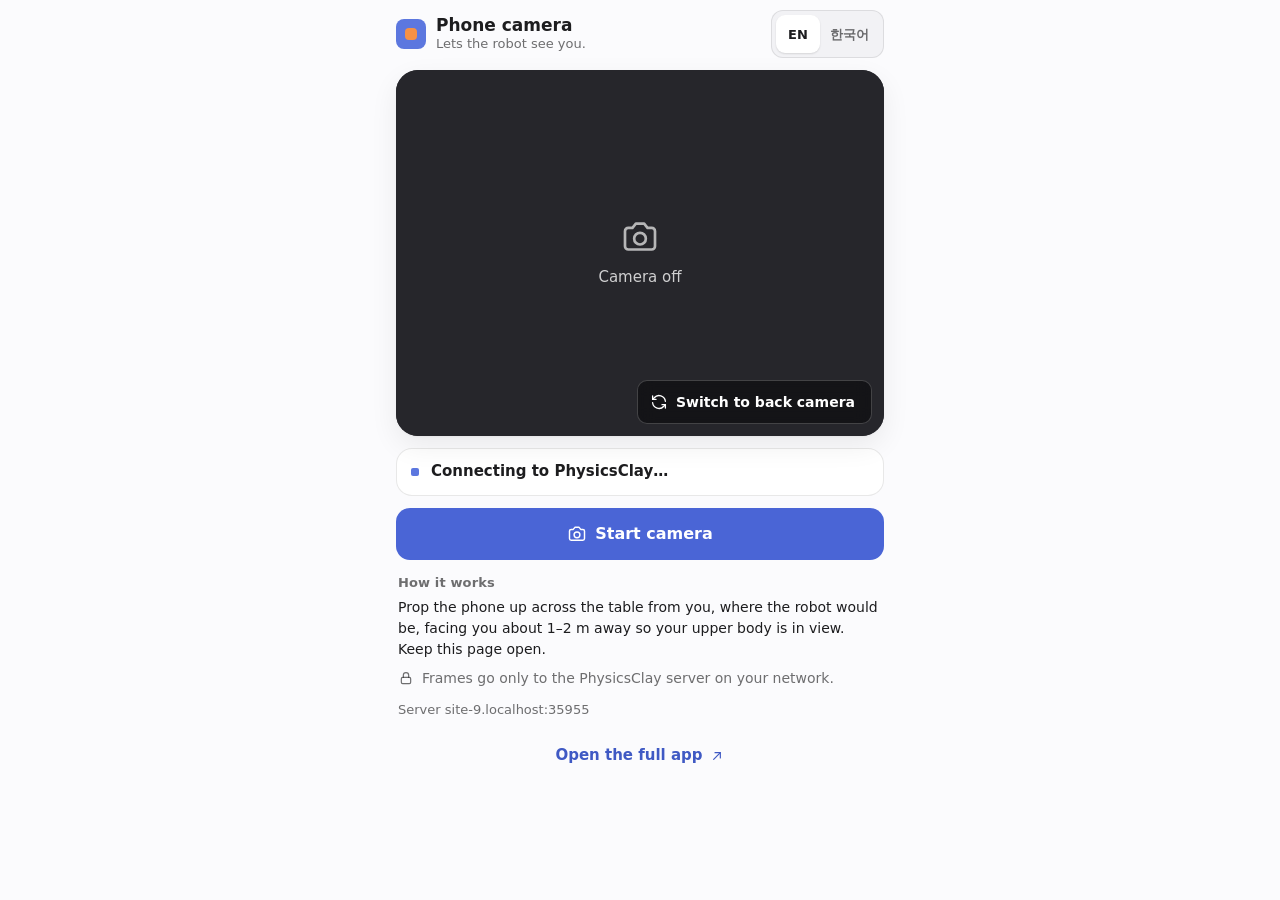
==== commit 74dd86dd: "Design pass: quiet chrome, the 3D stage carries the color ("unslop" method) Direction: a calm, exact" ====
--- a/web/phone.html
+++ b/web/phone.html
@@ -29,7 +29,7 @@
     --bad: #d6453a; --bad-ink: #b3342b; --bad-tint: rgba(214, 69, 58, .07);
     --idle: #8e8e94;
     --cam-bg: #26262b; --cam-ink: rgba(255, 255, 255, .78);
-    --shadow: 0 1px 2px rgba(0, 0, 0, .04), 0 10px 28px rgba(40, 30, 90, .07);
+    --shadow: 0 1px 2px rgba(0, 0, 0, .04), 0 10px 28px rgba(0, 0, 0, .07);
     --ring: 0 0 0 3px rgba(92, 119, 223, .4);
     --sans: -apple-system, BlinkMacSystemFont, "SF Pro Text", "Apple SD Gothic Neo", Pretendard, "Noto Sans KR", system-ui, sans-serif;
     color-scheme: light;
@@ -89,15 +89,15 @@
   .top { display: flex; align-items: center; justify-content: space-between; gap: 12px; min-height: 48px; }
   .brand { display: flex; align-items: center; gap: 10px; min-width: 0; }
   .mark {
-    width: 30px; height: 30px; border-radius: 9px; flex: none; position: relative;
-    background: conic-gradient(from 210deg, #ed7473, #f59145, #e8c44e, #5ac576, #1da8e5, #5c77df, #b679e1, #ed7473);
-  }
-  .mark::after { content: ""; position: absolute; inset: 6px; border-radius: 5px; background: var(--ground); }
+    width: 30px; height: 30px; border-radius: 8px; flex: none; position: relative;
+    background: var(--accent);
+  }
+  .mark::after { content: ""; position: absolute; inset: 9px; border-radius: 4px; background: #f59145; }   /* the app's logo: indigo tile, orange square */
   .brand-text { min-width: 0; }
-  .brand h1 { margin: 0; font-size: 17px; line-height: 1.2; font-weight: 650; letter-spacing: -.01em; }
+  .brand h1 { margin: 0; font-size: 17px; line-height: 1.2; font-weight: 600; letter-spacing: 0; }
   .brand p { margin: 1px 0 0; font-size: 13px; line-height: 1.3; color: var(--t2); }
   .lang {
-    display: inline-flex; flex: none; padding: 3px; border-radius: 12px;
+    display: inline-flex; flex: none; padding: 4px; border-radius: 12px;
     background: var(--field); border: 1px solid var(--line);
   }
   .lang button {
@@ -132,12 +132,12 @@
   .placeholder svg { width: 40px; height: 40px; opacity: .85; }
   .live, .flip {
     position: absolute; z-index: 3; display: inline-flex; align-items: center;
-    border-radius: 999px; background: rgba(12, 12, 14, .66); color: #fff;
+    border-radius: var(--r-ctl, 10px); background: rgba(12, 12, 14, .66); color: #fff;
     -webkit-backdrop-filter: blur(8px); backdrop-filter: blur(8px);
   }
-  .live { top: 12px; left: 12px; gap: 7px; padding: 6px 10px 6px 9px; font: 600 13px/1 var(--sans); }
+  .live { top: 12px; left: 12px; gap: 8px; padding: 6px 10px 6px 8px; font: 600 13px/1 var(--sans); }
   .flip {
-    right: 12px; bottom: 12px; max-width: calc(100% - 24px); gap: 8px; min-height: 44px; padding: 0 16px 0 13px;
+    right: 12px; bottom: 12px; max-width: calc(100% - 24px); gap: 8px; min-height: 44px; padding: 0 16px 0 12px;
     appearance: none; border: 1px solid rgba(255, 255, 255, .2); font: 600 14px/1.2 var(--sans); cursor: pointer;
   }
   .flip svg { width: 18px; height: 18px; }
@@ -147,17 +147,17 @@
 
   /* status */
   .status {
-    display: flex; align-items: flex-start; gap: 11px; padding: 12px 14px; min-height: 48px;
+    display: flex; align-items: flex-start; gap: 12px; padding: 12px 14px; min-height: 48px;
     border-radius: 16px; background: var(--panel); border: 1px solid var(--line);
   }
   .status .dot {
-    width: 10px; height: 10px; border-radius: 50%; margin-top: 6px; flex: none;
-    background: var(--idle); box-shadow: 0 0 0 4px color-mix(in srgb, var(--idle) 18%, transparent);
-  }
-  .status[data-tone="ok"] .dot { background: var(--ok); box-shadow: 0 0 0 4px color-mix(in srgb, var(--ok) 20%, transparent); }
-  .status[data-tone="warn"] .dot { background: var(--warn); box-shadow: 0 0 0 4px color-mix(in srgb, var(--warn) 22%, transparent); }
-  .status[data-tone="bad"] .dot { background: var(--bad); box-shadow: 0 0 0 4px color-mix(in srgb, var(--bad) 20%, transparent); }
-  .status[data-tone="info"] .dot { background: var(--accent); box-shadow: 0 0 0 4px color-mix(in srgb, var(--accent) 20%, transparent); }
+    width: 8px; height: 8px; border-radius: 2px; margin-top: 7px; flex: none;   /* status lamp, as in the app */
+    background: var(--idle);
+  }
+  .status[data-tone="ok"] .dot { background: var(--ok); }
+  .status[data-tone="warn"] .dot { background: var(--warn); }
+  .status[data-tone="bad"] .dot { background: var(--bad); }
+  .status[data-tone="info"] .dot { background: var(--accent); }
   .status[data-pulse="1"] .dot { animation: pulse 1.4s ease-in-out infinite; }
   @keyframes pulse { 50% { opacity: .35; } }
   .status[data-tone="bad"] { background: var(--bad-tint); border-color: color-mix(in srgb, var(--bad) 35%, transparent); }
@@ -165,7 +165,7 @@
   .status[data-tone="ok"] { background: var(--ok-tint); border-color: color-mix(in srgb, var(--ok) 30%, transparent); }
   .status-text { min-width: 0; flex: 1; }
   .status-main { margin: 0; font-weight: 600; font-size: 15px; line-height: 1.4; overflow-wrap: anywhere; }
-  .status-fix { margin: 3px 0 0; font-size: 14px; line-height: 1.45; color: var(--ink); opacity: .86; overflow-wrap: anywhere; }
+  .status-fix { margin: 4px 0 0; font-size: 14px; line-height: 1.45; color: var(--ink); opacity: .86; overflow-wrap: anywhere; }
   .status-link {
     display: inline-flex; align-items: center; gap: 6px; min-height: 44px; margin-top: 4px; padding: 0 14px;
     border-radius: 12px; background: var(--accent-btn); color: var(--on-accent); font-weight: 600; font-size: 15px;
@@ -190,7 +190,7 @@
 
   /* how it works */
   .how { padding: 2px 2px 0; }
-  .how h2 { margin: 0 0 4px; font-size: 13px; font-weight: 650; color: var(--t2); letter-spacing: .01em; }
+  .how h2 { margin: 0 0 4px; font-size: 13px; font-weight: 600; color: var(--t2); letter-spacing: .01em; }
   .how p { margin: 0; font-size: 14px; line-height: 1.5; color: var(--ink); }
   .note { display: flex; align-items: flex-start; gap: 8px; margin-top: 8px !important; color: var(--t2) !important; }
   .note svg { width: 16px; height: 16px; margin-top: 2px; }
@@ -237,7 +237,7 @@
     </div>
     <div class="live" id="live" hidden><span class="rec" aria-hidden="true"></span><span id="liveText">Live</span></div>
     <button type="button" class="flip" id="flipBtn">
-      <svg viewBox="0 0 24 24" fill="none" stroke="currentColor" stroke-width="1.8" stroke-linecap="round" stroke-linejoin="round" aria-hidden="true">
+      <svg viewBox="0 0 24 24" fill="none" stroke="currentColor" stroke-width="1.75" stroke-linecap="round" stroke-linejoin="round" aria-hidden="true">
         <path d="M20.5 11A8.5 8.5 0 0 0 5.6 6.4L3.5 8.5"/><path d="M3.5 4v4.5H8"/>
         <path d="M3.5 13a8.5 8.5 0 0 0 14.9 4.6l2.1-2.1"/><path d="M20.5 20v-4.5H16"/>
       </svg>
@@ -252,7 +252,7 @@
       <p class="status-fix" id="statusFix" hidden></p>
       <a class="status-link" id="statusLink" href="#" hidden>
         <span id="statusLinkText">Open the https page</span>
-        <svg viewBox="0 0 24 24" fill="none" stroke="currentColor" stroke-width="2" stroke-linecap="round" stroke-linejoin="round" aria-hidden="true">
+        <svg viewBox="0 0 24 24" fill="none" stroke="currentColor" stroke-width="1.75" stroke-linecap="round" stroke-linejoin="round" aria-hidden="true">
           <path d="M7 17 17 7"/><path d="M9 7h8v8"/>
         </svg>
       </a>
@@ -261,11 +261,11 @@
 
   <div class="controls">
     <button type="button" class="btn primary" id="startBtn">
-      <svg id="iconStart" viewBox="0 0 24 24" fill="none" stroke="currentColor" stroke-width="1.8" stroke-linecap="round" stroke-linejoin="round" aria-hidden="true">
+      <svg id="iconStart" viewBox="0 0 24 24" fill="none" stroke="currentColor" stroke-width="1.75" stroke-linecap="round" stroke-linejoin="round" aria-hidden="true">
         <path d="M14.5 4h-5L7.5 6.5H5a2 2 0 0 0-2 2v9a2 2 0 0 0 2 2h14a2 2 0 0 0 2-2v-9a2 2 0 0 0-2-2h-2.5z"/>
         <circle cx="12" cy="13" r="3.5"/>
       </svg>
-      <svg id="iconStop" viewBox="0 0 24 24" fill="none" stroke="currentColor" stroke-width="1.8" stroke-linecap="round" stroke-linejoin="round" aria-hidden="true" hidden>
+      <svg id="iconStop" viewBox="0 0 24 24" fill="none" stroke="currentColor" stroke-width="1.75" stroke-linecap="round" stroke-linejoin="round" aria-hidden="true" hidden>
         <rect x="6.5" y="6.5" width="11" height="11" rx="2.5"/>
       </svg>
       <span id="startLabel">Start camera</span>
@@ -276,7 +276,7 @@
     <h2 id="howTitle" data-i18n="howTitle">How it works</h2>
     <p data-i18n="how">Prop the phone up across the table from you, where the robot would be, facing you about 1–2 m away so your upper body is in view. Keep this page open.</p>
     <p class="note">
-      <svg viewBox="0 0 24 24" fill="none" stroke="currentColor" stroke-width="1.8" stroke-linecap="round" stroke-linejoin="round" aria-hidden="true">
+      <svg viewBox="0 0 24 24" fill="none" stroke="currentColor" stroke-width="1.75" stroke-linecap="round" stroke-linejoin="round" aria-hidden="true">
         <rect x="5" y="11" width="14" height="9.5" rx="2"/><path d="M8 11V8a4 4 0 0 1 8 0v3"/>
       </svg>
       <span data-i18n="privacy">Frames go only to the PhysicsClay server on your network.</span>
@@ -288,7 +288,7 @@
   <nav class="foot">
     <a class="applink" href="/">
       <span data-i18n="openApp">Open the full app</span>
-      <svg viewBox="0 0 24 24" fill="none" stroke="currentColor" stroke-width="2" stroke-linecap="round" stroke-linejoin="round" aria-hidden="true">
+      <svg viewBox="0 0 24 24" fill="none" stroke="currentColor" stroke-width="1.75" stroke-linecap="round" stroke-linejoin="round" aria-hidden="true">
         <path d="M7 17 17 7"/><path d="M9 7h8v8"/>
       </svg>
     </a>
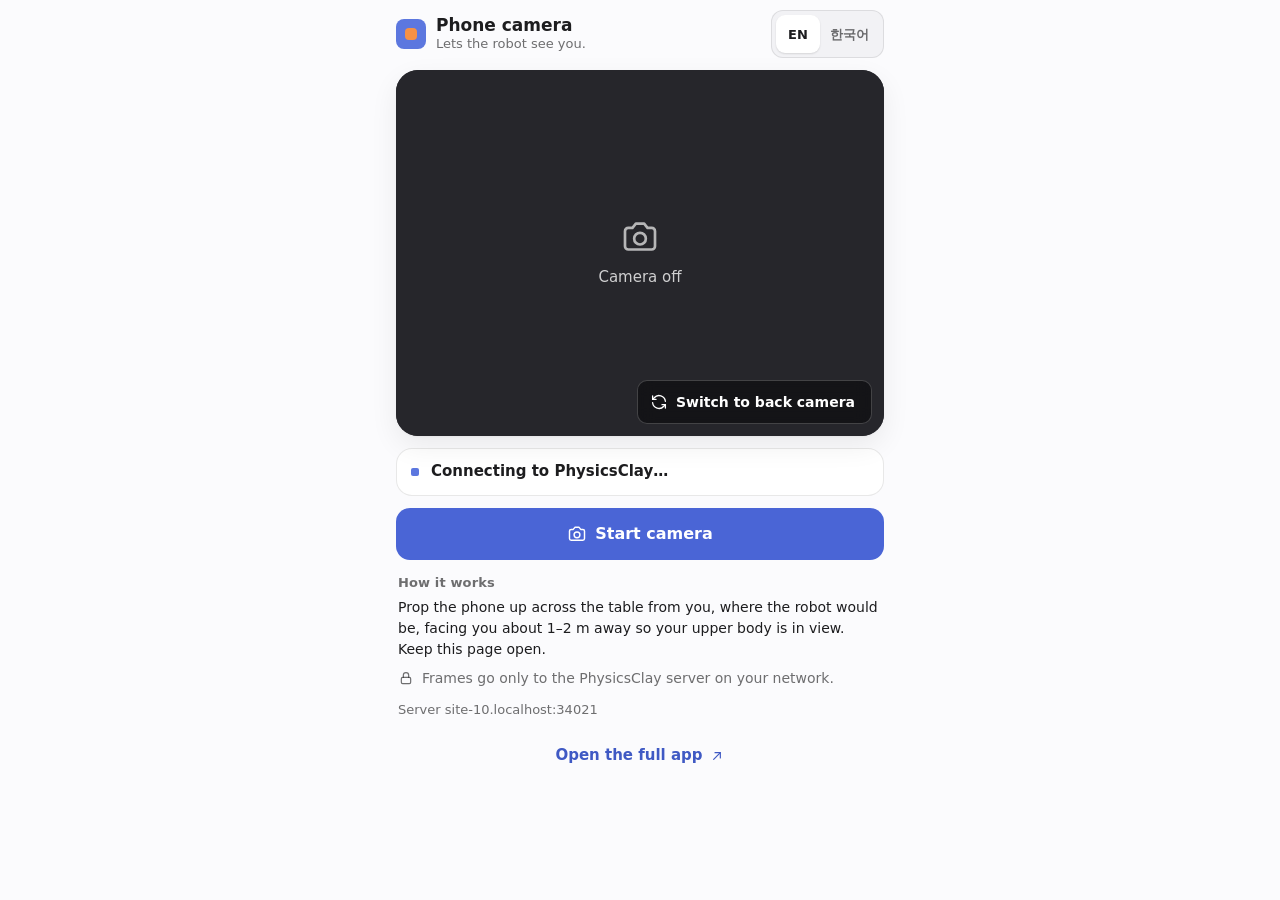
==== commit 13b927bf: "Phone camera page: asks for no pictures /phone streams the phone's camera and only reads the state, " ====
--- a/web/phone.html
+++ b/web/phone.html
@@ -512,6 +512,7 @@
     ws.onopen = () => {
       if (S.ws !== ws) return;
       S.wsOpen = true; S.everOpen = true; S.retry = 0; S.lastMsgAt = performance.now();
+      try { ws.send(JSON.stringify({ type: "streams", streams: [] })); } catch (e) { /* closing */ }   // no pictures: state only
       if (S.stream) { S.measureFrom = S.lastMsgAt; S.sendTimes = []; S.fpsShown = null; }   // fps counts from the reconnect
       render();
     };
@@ -519,7 +520,7 @@
       if (S.ws !== ws) return;
       S.lastMsgAt = performance.now();
       if (typeof ev.data === "string") S.pendingText = ev.data;   // parsed at most 4x a second in uiTick
-      // binary frames (0x01 camera echo, 0x02 robot view, 0x03 pip) are not used here
+      // no binary frames: the page asked for no pictures (the server neither renders nor sends them for it)
     };
     ws.onclose = () => { if (S.ws === ws) dropSocket(); };
     ws.onerror = () => { /* onclose follows */ };
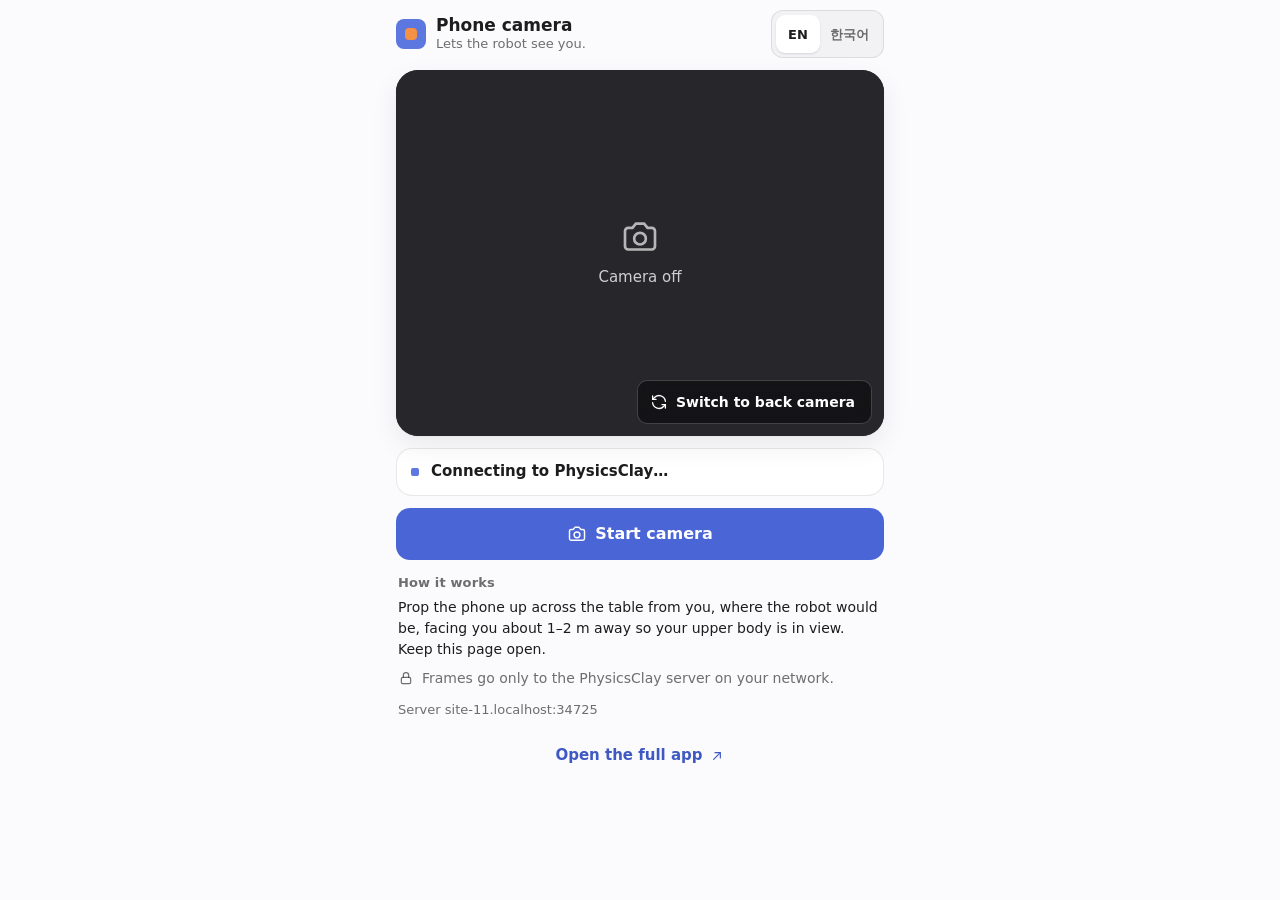
==== commit fcff81b9: "Phone camera link works on the public domain: the server answers with the address a phone can open (" ====
--- a/web/phone.html
+++ b/web/phone.html
@@ -732,7 +732,8 @@
       if (!r.ok) return;
       const j = await r.json();
       const port = j && Number(j.https_port);
-      if (port > 0 && port < 65536) S.httpsUrl = `https://${location.hostname}:${port}/phone`;
+      if (j && j.url) S.httpsUrl = j.url;                   // the server's own answer (domain, tunnel or LAN)
+      else if (port > 0 && port < 65536) S.httpsUrl = `https://${location.hostname}:${port}/phone`;
       else if (j && "https_port" in j) S.noHttps = true;
     } catch (e) { /* an older server without /phone/info: keep the generic hint */ }
     render();
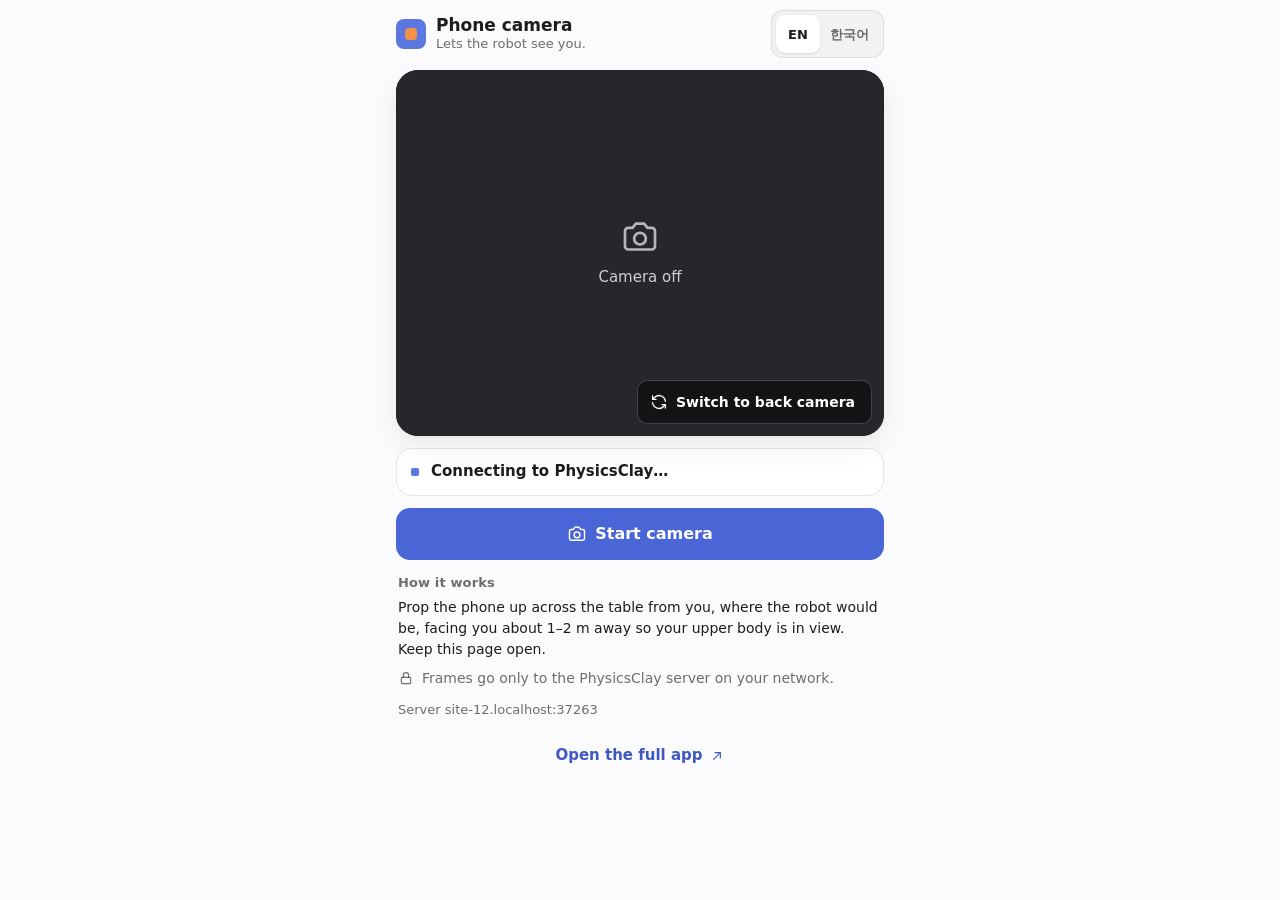
==== commit 034df17c: "Phone camera over a real domain for a local server: PC_PHONE_HOST (a tunnel hostname with a proper c" ====
--- a/web/phone.html
+++ b/web/phone.html
@@ -501,7 +501,13 @@
   document.querySelectorAll(".lang button").forEach((b) => b.addEventListener("click", () => setLang(b.dataset.lang)));
 
   // ------------------------------------------------------------------ websocket (auto-reconnect, 1 s -> 5 s backoff)
-  function wsUrl() { return `${location.protocol === "https:" ? "wss" : "ws"}://${location.host}/ws`; }
+  if (new URLSearchParams(location.search).get("t")) {               // reached through the phone domain: only this page
+    document.querySelectorAll(".applink").forEach((a) => { a.hidden = true; });
+  }
+  function wsUrl() {
+    const t = new URLSearchParams(location.search).get("t");          // pairing code from the QR (phone domain)
+    return `${location.protocol === "https:" ? "wss" : "ws"}://${location.host}/ws${t ? "?t=" + encodeURIComponent(t) : ""}`;
+  }
   function connect() {
     clearTimeout(S.retryTimer); S.retryTimer = 0;
     if (S.ws) return;
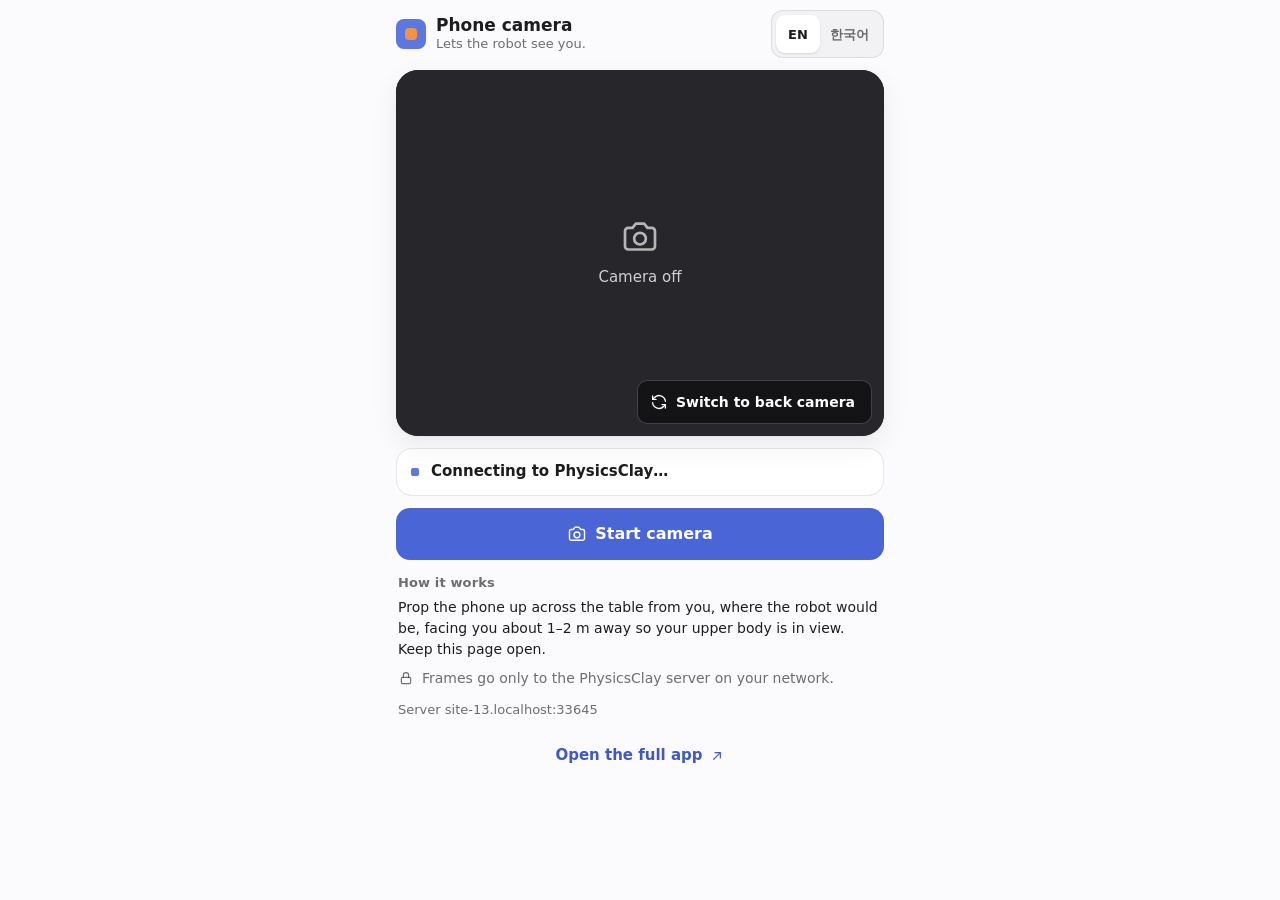
==== commit a89d540d: "Phone camera streaming: pose runs once per new frame (no repeat passes, no fixed sleep), lighter fra" ====
--- a/web/phone.html
+++ b/web/phone.html
@@ -301,9 +301,9 @@
 
   // ------------------------------------------------------------------ constants
   const FPS = 15;                     // target send rate
-  const OUT_W = 640, OUT_H = 360;     // the server resizes every frame to 16:9 without keeping aspect: pillarbox here
-  const JPEG_Q = 0.6;
-  const MAX_BUFFERED = 300000;        // backpressure: skip a frame while this much is still queued on the socket
+  const OUT_W = 480, OUT_H = 270;     // the server resizes every frame to 16:9 without keeping aspect: pillarbox here; pose needs no more
+  const JPEG_Q = 0.55;
+  const MAX_BUFFERED = 100000;        // backpressure: skip a frame while this much is still queued (bounds the lag on a slow link)
   const STATE_FRESH_MS = 3000;        // a server state older than this is not used for the status
   const WS_SILENT_MS = 6000;          // no message at all for this long -> the socket is dead, reconnect
   const UNREACHABLE_MS = 10000;       // without a connection for this long -> "Can't reach PhysicsClay"
@@ -596,7 +596,7 @@
     let st;
     try {
       st = await navigator.mediaDevices.getUserMedia({
-        video: { facingMode: S.facing, width: { ideal: 640 }, height: { ideal: 480 } }, audio: false,
+        video: { facingMode: S.facing, width: { ideal: 640 }, height: { ideal: 480 }, frameRate: { ideal: 30, max: 30 } }, audio: false,
       });
     } catch (e) {
       if (gen !== S.gen) return;
@@ -644,7 +644,7 @@
     return f === "user";
   }
 
-  // one frame: video -> 640x360 canvas (pillarboxed, aspect kept) -> JPEG -> [0x10][JPEG] on the socket
+  // one frame: video -> 480x270 canvas (pillarboxed, aspect kept) -> JPEG -> [0x10][JPEG] on the socket
   function tick() {
     const now = performance.now();
     if (!S.stream || document.hidden) return;
